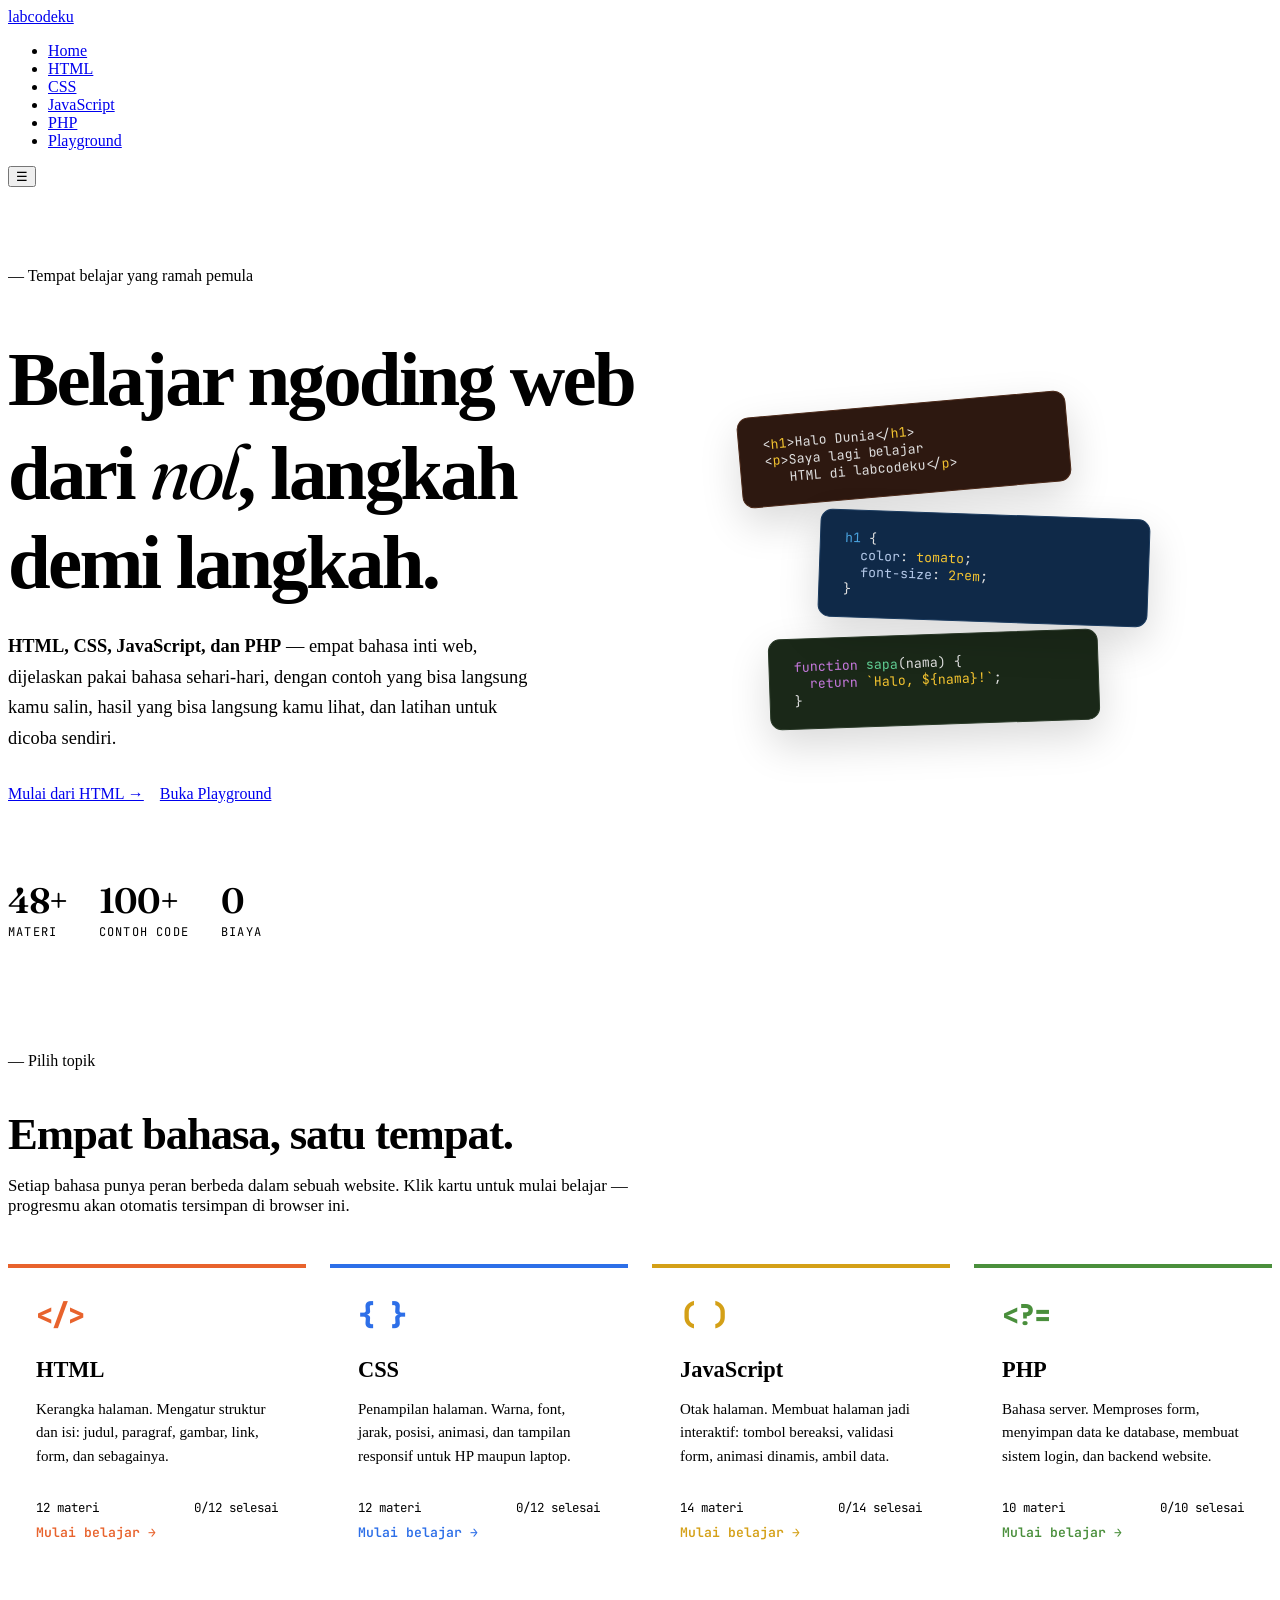
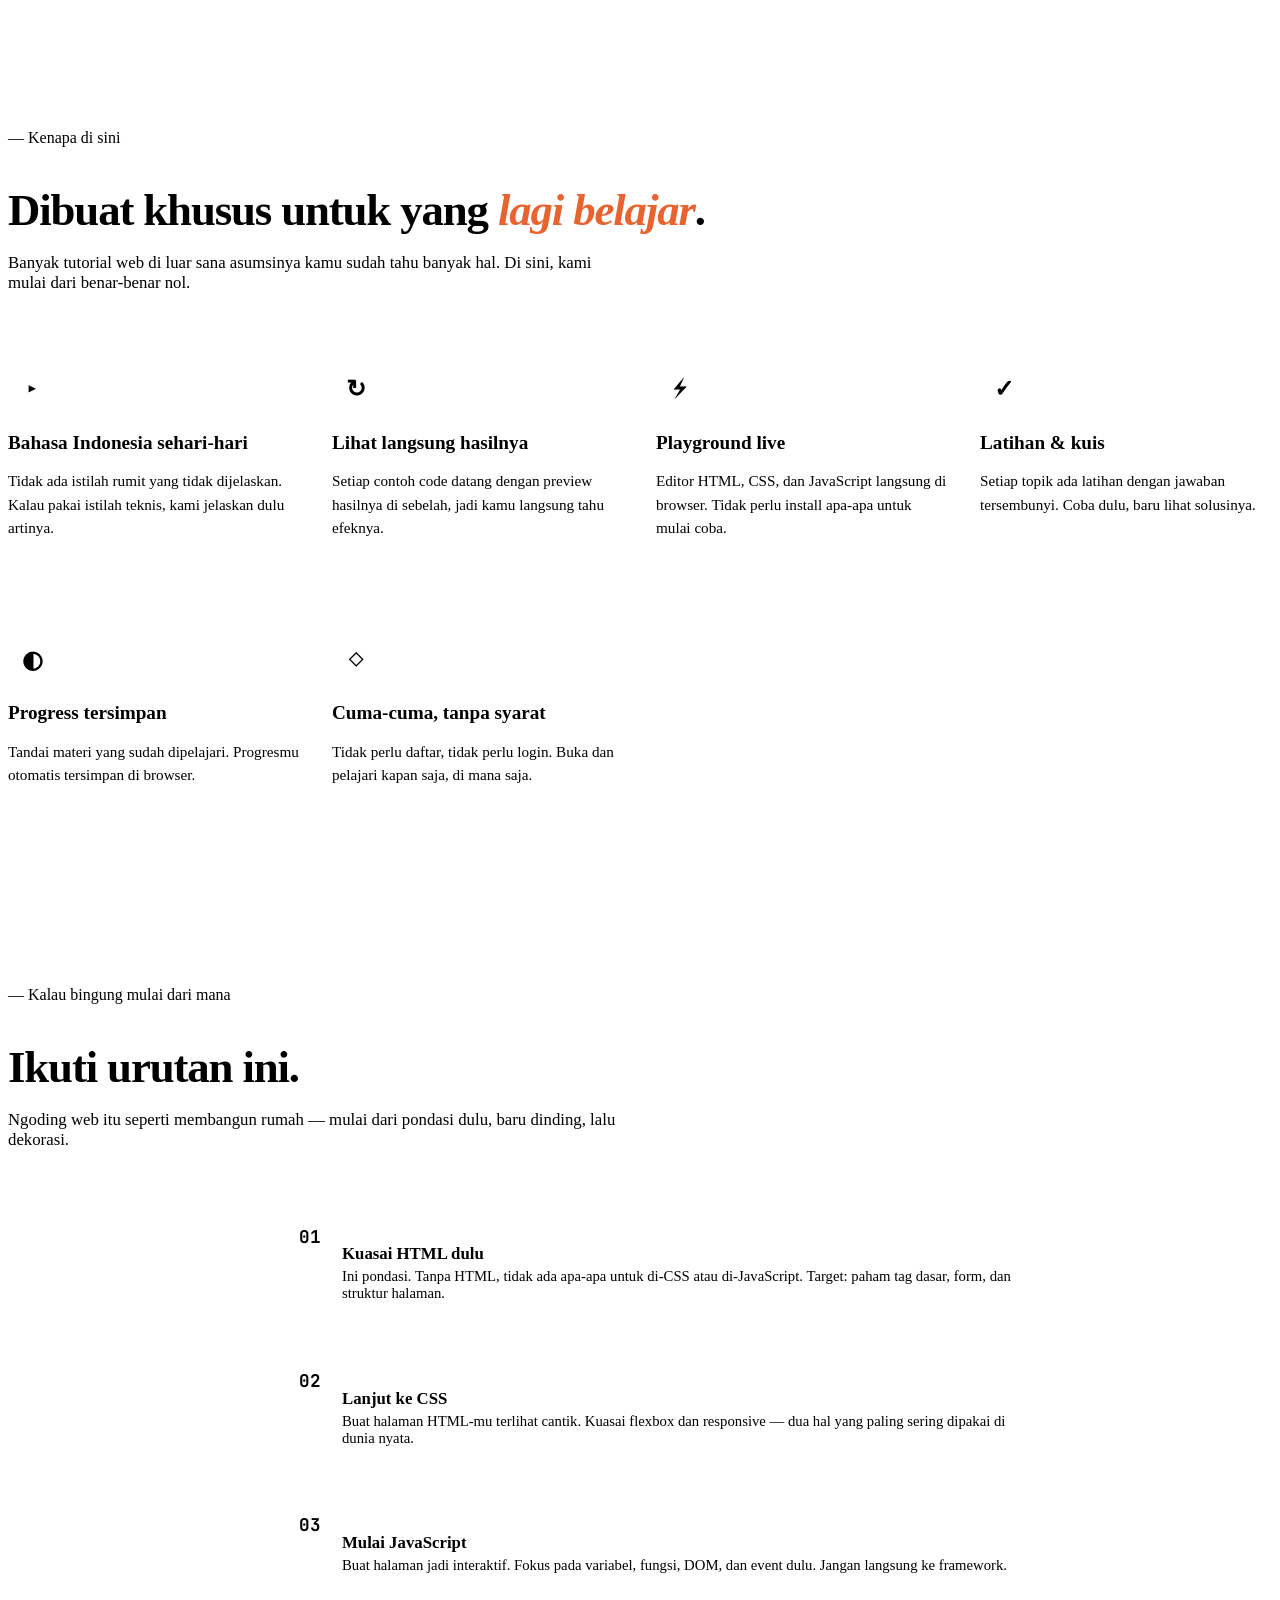
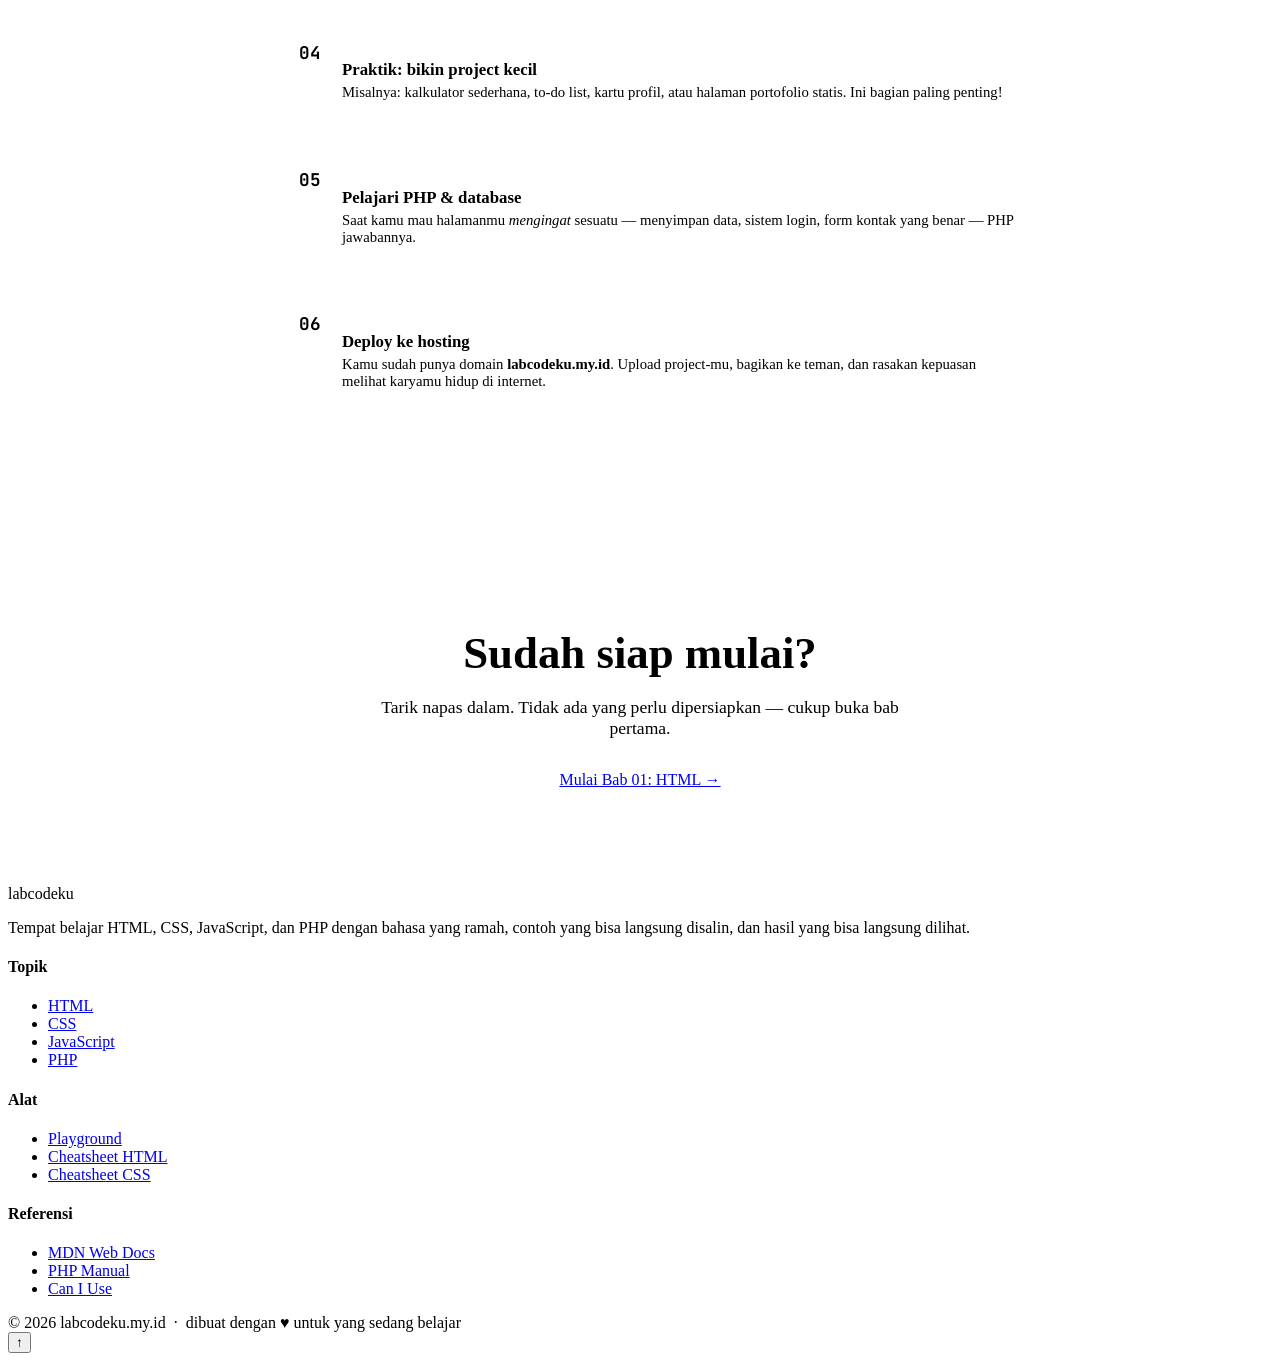
==== index.html @ bd509d94 "Add files via upload" ====
<!DOCTYPE html>
<html lang="id">
<head>
<meta charset="UTF-8">
<meta name="viewport" content="width=device-width, initial-scale=1.0">
<meta name="description" content="labcodeku — Tempat belajar HTML, CSS, JavaScript, dan PHP dari nol dengan bahasa Indonesia. Contoh interaktif, latihan, dan playground.">
<meta name="keywords" content="belajar coding, tutorial web, HTML, CSS, JavaScript, PHP, bahasa Indonesia">
<title>labcodeku — Belajar Ngoding Web dari Nol</title>

<link rel="preconnect" href="https://fonts.googleapis.com">
<link rel="preconnect" href="https://fonts.gstatic.com" crossorigin>
<link href="https://fonts.googleapis.com/css2?family=Fraunces:ital,opsz,wght@0,9..144,400;0,9..144,600;0,9..144,800;1,9..144,400;1,9..144,600&family=Manrope:wght@400;500;600;700;800&family=JetBrains+Mono:wght@400;500;700&display=swap" rel="stylesheet">
<link rel="stylesheet" href="assets/style.css">

<style>
/* Hero spesifik halaman ini */
.hero {
  padding: 5rem 0 3rem;
  position: relative;
  overflow: hidden;
}

.hero-grid {
  display: grid;
  grid-template-columns: 1.25fr 1fr;
  gap: 4rem;
  align-items: center;
}

.hero h1 {
  font-size: clamp(2.5rem, 6vw, 4.8rem);
  margin-bottom: 1.5rem;
  letter-spacing: -0.035em;
}

.hero h1 em {
  font-style: italic;
  color: var(--accent);
  font-family: 'Fraunces', serif;
  font-weight: 400;
}

.hero-lead {
  font-size: 1.15rem;
  color: var(--ink-soft);
  max-width: 540px;
  margin-bottom: 2rem;
  line-height: 1.65;
}

.hero-cta {
  display: flex;
  gap: 1rem;
  flex-wrap: wrap;
}

.hero-meta {
  display: flex;
  gap: 2rem;
  margin-top: 3rem;
  padding-top: 2rem;
  border-top: 1px solid var(--line);
  flex-wrap: wrap;
}

.hero-meta-item .num {
  font-family: 'Fraunces', serif;
  font-size: 2.2rem;
  font-weight: 600;
  color: var(--ink);
  line-height: 1;
  letter-spacing: -0.03em;
}

.hero-meta-item .label {
  display: block;
  font-family: 'JetBrains Mono', monospace;
  font-size: 0.75rem;
  color: var(--muted);
  letter-spacing: 0.1em;
  text-transform: uppercase;
  margin-top: 0.4rem;
}

.hero-visual {
  position: relative;
  height: 420px;
}

.code-card {
  position: absolute;
  border-radius: 12px;
  padding: 1.2rem 1.5rem;
  font-family: 'JetBrains Mono', monospace;
  font-size: 0.82rem;
  box-shadow: 0 16px 40px rgba(0,0,0,0.15);
  width: 280px;
  color: #e0e0e0;
}

.code-card-1 { top: 10px; left: 0; transform: rotate(-5deg); background: #2d1810; border: 1px solid #4a2818; }
.code-card-1 .tok-tag { color: #f4c430; }
.code-card-1 .tok-attr { color: #e8632d; }
.code-card-2 { top: 120px; left: 80px; transform: rotate(2deg); background: #0f2948; border: 1px solid #1a3a5e; z-index: 2; }
.code-card-2 .tok-sel { color: #4aa3df; }
.code-card-2 .tok-prop { color: #b4c8e8; }
.code-card-2 .tok-val { color: #f4c430; }
.code-card-3 { top: 240px; left: 30px; transform: rotate(-2deg); background: #1a2818; border: 1px solid #2a3a28; }
.code-card-3 .tok-kw { color: #c679dd; }
.code-card-3 .tok-fn { color: #61d095; }
.code-card-3 .tok-str { color: #f4c430; }

/* Topics */
.topics-section {
  padding: 4rem 0 5rem;
  background: var(--cream-2);
  border-top: 1px solid var(--line);
  border-bottom: 1px solid var(--line);
}

.section-title {
  font-size: clamp(1.8rem, 3.5vw, 2.8rem);
  margin-bottom: 0.75rem;
  letter-spacing: -0.025em;
}

.section-subtitle {
  color: var(--ink-soft);
  font-size: 1.05rem;
  max-width: 620px;
  margin-bottom: 3rem;
}

.topic-grid {
  display: grid;
  grid-template-columns: repeat(auto-fit, minmax(240px, 1fr));
  gap: 1.5rem;
}

.topic-card {
  background: var(--cream);
  border: 1px solid var(--line);
  border-radius: var(--r-lg);
  padding: 2rem 1.75rem 1.75rem;
  transition: all 0.25s;
  position: relative;
  overflow: hidden;
  display: block;
  text-decoration: none;
  color: inherit;
}

.topic-card:hover {
  transform: translateY(-6px);
  border-color: var(--ink);
  box-shadow: var(--shadow-lg);
  opacity: 1;
}

.topic-card::after {
  content: '';
  position: absolute;
  top: 0;
  left: 0;
  width: 100%;
  height: 4px;
  background: var(--topic-color, var(--accent));
}

.topic-icon {
  font-size: 1.8rem;
  font-weight: 800;
  font-family: 'JetBrains Mono', monospace;
  color: var(--topic-color, var(--accent));
  margin-bottom: 1rem;
  letter-spacing: -0.04em;
}

.topic-card h3 {
  font-size: 1.4rem;
  margin-bottom: 0.5rem;
}

.topic-card p {
  color: var(--ink-soft);
  font-size: 0.94rem;
  margin-bottom: 1rem;
  line-height: 1.55;
}

.topic-stats {
  display: flex;
  justify-content: space-between;
  align-items: center;
  font-family: 'JetBrains Mono', monospace;
  font-size: 0.78rem;
  color: var(--muted);
}

.progress-bar {
  width: 100%;
  height: 4px;
  background: var(--line);
  border-radius: 99px;
  overflow: hidden;
  margin: 1rem 0 0.7rem;
}

.progress-fill {
  height: 100%;
  background: var(--topic-color, var(--accent));
  border-radius: 99px;
  transition: width 0.4s;
  width: 0%;
}

.topic-link {
  display: inline-flex;
  align-items: center;
  gap: 0.3rem;
  font-family: 'JetBrains Mono', monospace;
  font-size: 0.82rem;
  color: var(--topic-color, var(--accent));
  font-weight: 600;
  margin-top: 0.5rem;
}

.topic-card:hover .topic-link { gap: 0.6rem; }

/* Features section */
.features {
  padding: 5rem 0;
}

.features-grid {
  display: grid;
  grid-template-columns: repeat(auto-fit, minmax(240px, 1fr));
  gap: 2rem;
}

.feature {
  padding: 1.5rem 0;
}

.feature-icon {
  width: 48px;
  height: 48px;
  background: var(--accent-soft);
  color: var(--accent);
  border-radius: 12px;
  display: flex;
  align-items: center;
  justify-content: center;
  font-size: 1.5rem;
  margin-bottom: 1rem;
  font-family: 'JetBrains Mono', monospace;
  font-weight: 700;
}

.feature h3 {
  font-size: 1.2rem;
  margin-bottom: 0.5rem;
}

.feature p {
  color: var(--ink-soft);
  font-size: 0.95rem;
  line-height: 1.55;
}

/* Roadmap */
.roadmap {
  padding: 5rem 0;
  background: var(--cream-2);
  border-top: 1px solid var(--line);
}

.roadmap-list {
  list-style: none;
  counter-reset: step;
  max-width: 780px;
  margin: 2.5rem auto 0;
}

.roadmap-list li {
  counter-increment: step;
  padding: 1.5rem 1.75rem 1.5rem 4.5rem;
  background: var(--cream);
  border: 1px solid var(--line);
  border-radius: var(--r-lg);
  position: relative;
  margin-bottom: 1rem;
}

.roadmap-list li::before {
  content: counter(step, decimal-leading-zero);
  position: absolute;
  left: 1.5rem;
  top: 1.4rem;
  font-family: 'JetBrains Mono', monospace;
  font-weight: 700;
  color: var(--accent);
  font-size: 1.1rem;
  background: var(--accent-soft);
  width: 2rem;
  height: 2rem;
  border-radius: 50%;
  display: flex;
  align-items: center;
  justify-content: center;
}

.roadmap-list h4 {
  font-size: 1.05rem;
  margin-bottom: 0.25rem;
}

.roadmap-list p {
  color: var(--ink-soft);
  font-size: 0.92rem;
  margin: 0;
}

.roadmap-list strong { color: var(--ink); }

/* CTA Section */
.cta-section {
  padding: 5rem 0 6rem;
  text-align: center;
}

.cta-section h2 {
  font-size: clamp(1.8rem, 3.5vw, 2.8rem);
  margin-bottom: 1rem;
}

.cta-section p {
  color: var(--ink-soft);
  font-size: 1.1rem;
  margin-bottom: 2rem;
  max-width: 580px;
  margin-left: auto;
  margin-right: auto;
}

@media (max-width: 900px) {
  .hero-grid { grid-template-columns: 1fr; gap: 2rem; }
  .hero-visual { display: none; }
  .footer-grid { grid-template-columns: repeat(2, 1fr); gap: 2rem; }
}

@media (max-width: 640px) {
  .hero { padding: 3rem 0 2rem; }
  .hero-meta { gap: 1.5rem; }
  .hero-meta-item .num { font-size: 1.7rem; }
  .hero-cta { flex-direction: column; align-items: stretch; }
  .btn { justify-content: center; }
  .footer-grid { grid-template-columns: 1fr; }
}
</style>
</head>
<body>

<!-- NAVBAR -->
<nav class="navbar">
  <div class="container nav-inner">
    <a href="index.html" class="logo">
      <span class="logo-dot"></span>
      labcodeku
    </a>
    <ul class="nav-links" id="navLinks">
      <li><a href="index.html" class="active">Home</a></li>
      <li><a href="html.html">HTML</a></li>
      <li><a href="css.html">CSS</a></li>
      <li><a href="javascript.html">JavaScript</a></li>
      <li><a href="php.html">PHP</a></li>
      <li><a href="playground.html">Playground</a></li>
    </ul>
    <button class="menu-toggle" id="menuToggle" aria-label="Menu">☰</button>
  </div>
</nav>

<!-- HERO -->
<header class="hero">
  <div class="container hero-grid">
    <div>
      <span class="section-label">— Tempat belajar yang ramah pemula</span>
      <h1>Belajar ngoding web dari <em>nol</em>, langkah demi langkah.</h1>
      <p class="hero-lead">
        <strong>HTML, CSS, JavaScript, dan PHP</strong> — empat bahasa inti web, dijelaskan pakai bahasa sehari-hari, dengan contoh yang bisa langsung kamu salin, hasil yang bisa langsung kamu lihat, dan latihan untuk dicoba sendiri.
      </p>
      <div class="hero-cta">
        <a href="html.html" class="btn btn-primary">Mulai dari HTML →</a>
        <a href="playground.html" class="btn btn-secondary">Buka Playground</a>
      </div>
      <div class="hero-meta">
        <div class="hero-meta-item">
          <span class="num">48+</span>
          <span class="label">Materi</span>
        </div>
        <div class="hero-meta-item">
          <span class="num">100+</span>
          <span class="label">Contoh code</span>
        </div>
        <div class="hero-meta-item">
          <span class="num">0</span>
          <span class="label">Biaya</span>
        </div>
      </div>
    </div>
    <div class="hero-visual">
      <div class="code-card code-card-1">
&lt;<span class="tok-tag">h1</span>&gt;Halo Dunia&lt;/<span class="tok-tag">h1</span>&gt;<br>
&lt;<span class="tok-tag">p</span>&gt;Saya lagi belajar<br>&nbsp;&nbsp;&nbsp;HTML di labcodeku&lt;/<span class="tok-tag">p</span>&gt;
      </div>
      <div class="code-card code-card-2">
<span class="tok-sel">h1</span> {<br>
&nbsp;&nbsp;<span class="tok-prop">color</span>: <span class="tok-val">tomato</span>;<br>
&nbsp;&nbsp;<span class="tok-prop">font-size</span>: <span class="tok-val">2rem</span>;<br>
}
      </div>
      <div class="code-card code-card-3">
<span class="tok-kw">function</span> <span class="tok-fn">sapa</span>(nama) {<br>
&nbsp;&nbsp;<span class="tok-kw">return</span> <span class="tok-str">`Halo, ${nama}!`</span>;<br>
}
      </div>
    </div>
  </div>
</header>

<!-- TOPIK -->
<section class="topics-section">
  <div class="container">
    <span class="section-label">— Pilih topik</span>
    <h2 class="section-title">Empat bahasa, satu tempat.</h2>
    <p class="section-subtitle">
      Setiap bahasa punya peran berbeda dalam sebuah website. Klik kartu untuk mulai belajar — progresmu akan otomatis tersimpan di browser ini.
    </p>

    <div class="topic-grid">
      <a href="html.html" class="topic-card" style="--topic-color: #e8632d;">
        <div class="topic-icon">&lt;/&gt;</div>
        <h3>HTML</h3>
        <p>Kerangka halaman. Mengatur struktur dan isi: judul, paragraf, gambar, link, form, dan sebagainya.</p>
        <div class="progress-bar" data-topic="html">
          <div class="progress-fill"></div>
        </div>
        <div class="topic-stats">
          <span>12 materi</span>
          <span class="progress-text">0/12 selesai</span>
        </div>
        <span class="topic-link">Mulai belajar →</span>
      </a>

      <a href="css.html" class="topic-card" style="--topic-color: #2d6fe8;">
        <div class="topic-icon">{ }</div>
        <h3>CSS</h3>
        <p>Penampilan halaman. Warna, font, jarak, posisi, animasi, dan tampilan responsif untuk HP maupun laptop.</p>
        <div class="progress-bar" data-topic="css">
          <div class="progress-fill"></div>
        </div>
        <div class="topic-stats">
          <span>12 materi</span>
          <span class="progress-text">0/12 selesai</span>
        </div>
        <span class="topic-link">Mulai belajar →</span>
      </a>

      <a href="javascript.html" class="topic-card" style="--topic-color: #d4a017;">
        <div class="topic-icon">( )</div>
        <h3>JavaScript</h3>
        <p>Otak halaman. Membuat halaman jadi interaktif: tombol bereaksi, validasi form, animasi dinamis, ambil data.</p>
        <div class="progress-bar" data-topic="javascript">
          <div class="progress-fill"></div>
        </div>
        <div class="topic-stats">
          <span>14 materi</span>
          <span class="progress-text">0/14 selesai</span>
        </div>
        <span class="topic-link">Mulai belajar →</span>
      </a>

      <a href="php.html" class="topic-card" style="--topic-color: #4a8f3c;">
        <div class="topic-icon">&lt;?=</div>
        <h3>PHP</h3>
        <p>Bahasa server. Memproses form, menyimpan data ke database, membuat sistem login, dan backend website.</p>
        <div class="progress-bar" data-topic="php">
          <div class="progress-fill"></div>
        </div>
        <div class="topic-stats">
          <span>10 materi</span>
          <span class="progress-text">0/10 selesai</span>
        </div>
        <span class="topic-link">Mulai belajar →</span>
      </a>
    </div>
  </div>
</section>

<!-- FITUR -->
<section class="features">
  <div class="container">
    <span class="section-label">— Kenapa di sini</span>
    <h2 class="section-title">Dibuat khusus untuk yang <em style="color:#e8632d; font-style:italic;">lagi belajar</em>.</h2>
    <p class="section-subtitle">
      Banyak tutorial web di luar sana asumsinya kamu sudah tahu banyak hal. Di sini, kami mulai dari benar-benar nol.
    </p>

    <div class="features-grid">
      <div class="feature">
        <div class="feature-icon">▸</div>
        <h3>Bahasa Indonesia sehari-hari</h3>
        <p>Tidak ada istilah rumit yang tidak dijelaskan. Kalau pakai istilah teknis, kami jelaskan dulu artinya.</p>
      </div>

      <div class="feature">
        <div class="feature-icon">↻</div>
        <h3>Lihat langsung hasilnya</h3>
        <p>Setiap contoh code datang dengan preview hasilnya di sebelah, jadi kamu langsung tahu efeknya.</p>
      </div>

      <div class="feature">
        <div class="feature-icon">⚡</div>
        <h3>Playground live</h3>
        <p>Editor HTML, CSS, dan JavaScript langsung di browser. Tidak perlu install apa-apa untuk mulai coba.</p>
      </div>

      <div class="feature">
        <div class="feature-icon">✓</div>
        <h3>Latihan &amp; kuis</h3>
        <p>Setiap topik ada latihan dengan jawaban tersembunyi. Coba dulu, baru lihat solusinya.</p>
      </div>

      <div class="feature">
        <div class="feature-icon">◐</div>
        <h3>Progress tersimpan</h3>
        <p>Tandai materi yang sudah dipelajari. Progresmu otomatis tersimpan di browser.</p>
      </div>

      <div class="feature">
        <div class="feature-icon">◇</div>
        <h3>Cuma-cuma, tanpa syarat</h3>
        <p>Tidak perlu daftar, tidak perlu login. Buka dan pelajari kapan saja, di mana saja.</p>
      </div>
    </div>
  </div>
</section>

<!-- ROADMAP -->
<section class="roadmap">
  <div class="container-sm">
    <span class="section-label">— Kalau bingung mulai dari mana</span>
    <h2 class="section-title">Ikuti urutan ini.</h2>
    <p class="section-subtitle" style="margin-left:0;">
      Ngoding web itu seperti membangun rumah — mulai dari pondasi dulu, baru dinding, lalu dekorasi.
    </p>

    <ol class="roadmap-list">
      <li>
        <h4>Kuasai <strong>HTML</strong> dulu</h4>
        <p>Ini pondasi. Tanpa HTML, tidak ada apa-apa untuk di-CSS atau di-JavaScript. Target: paham tag dasar, form, dan struktur halaman.</p>
      </li>
      <li>
        <h4>Lanjut ke <strong>CSS</strong></h4>
        <p>Buat halaman HTML-mu terlihat cantik. Kuasai flexbox dan responsive — dua hal yang paling sering dipakai di dunia nyata.</p>
      </li>
      <li>
        <h4>Mulai <strong>JavaScript</strong></h4>
        <p>Buat halaman jadi interaktif. Fokus pada variabel, fungsi, DOM, dan event dulu. Jangan langsung ke framework.</p>
      </li>
      <li>
        <h4>Praktik: bikin project kecil</h4>
        <p>Misalnya: kalkulator sederhana, to-do list, kartu profil, atau halaman portofolio statis. Ini bagian paling penting!</p>
      </li>
      <li>
        <h4>Pelajari <strong>PHP</strong> &amp; database</h4>
        <p>Saat kamu mau halamanmu <em>mengingat</em> sesuatu — menyimpan data, sistem login, form kontak yang benar — PHP jawabannya.</p>
      </li>
      <li>
        <h4>Deploy ke hosting</h4>
        <p>Kamu sudah punya domain <strong>labcodeku.my.id</strong>. Upload project-mu, bagikan ke teman, dan rasakan kepuasan melihat karyamu hidup di internet.</p>
      </li>
    </ol>
  </div>
</section>

<!-- CTA -->
<section class="cta-section">
  <div class="container-sm">
    <h2>Sudah siap mulai?</h2>
    <p>Tarik napas dalam. Tidak ada yang perlu dipersiapkan — cukup buka bab pertama.</p>
    <div class="hero-cta" style="justify-content: center;">
      <a href="html.html" class="btn btn-accent">Mulai Bab 01: HTML →</a>
    </div>
  </div>
</section>

<!-- FOOTER -->
<footer class="footer">
  <div class="container">
    <div class="footer-grid">
      <div class="footer-brand">
        <div class="logo">
          <span class="logo-dot"></span>
          labcodeku
        </div>
        <p>Tempat belajar HTML, CSS, JavaScript, dan PHP dengan bahasa yang ramah, contoh yang bisa langsung disalin, dan hasil yang bisa langsung dilihat.</p>
      </div>
      <div>
        <h4>Topik</h4>
        <ul>
          <li><a href="html.html">HTML</a></li>
          <li><a href="css.html">CSS</a></li>
          <li><a href="javascript.html">JavaScript</a></li>
          <li><a href="php.html">PHP</a></li>
        </ul>
      </div>
      <div>
        <h4>Alat</h4>
        <ul>
          <li><a href="playground.html">Playground</a></li>
          <li><a href="html.html#cheatsheet">Cheatsheet HTML</a></li>
          <li><a href="css.html#cheatsheet">Cheatsheet CSS</a></li>
        </ul>
      </div>
      <div>
        <h4>Referensi</h4>
        <ul>
          <li><a href="https://developer.mozilla.org/id/" target="_blank" rel="noopener">MDN Web Docs</a></li>
          <li><a href="https://www.php.net/manual/id/" target="_blank" rel="noopener">PHP Manual</a></li>
          <li><a href="https://caniuse.com" target="_blank" rel="noopener">Can I Use</a></li>
        </ul>
      </div>
    </div>
    <div class="footer-bottom">
      © 2026 labcodeku.my.id &nbsp;·&nbsp; dibuat dengan <span class="heart">♥</span> untuk yang sedang belajar
    </div>
  </div>
</footer>

<button class="scroll-top" id="scrollTop" aria-label="Kembali ke atas">↑</button>

<script src="assets/main.js"></script>
</body>
</html>
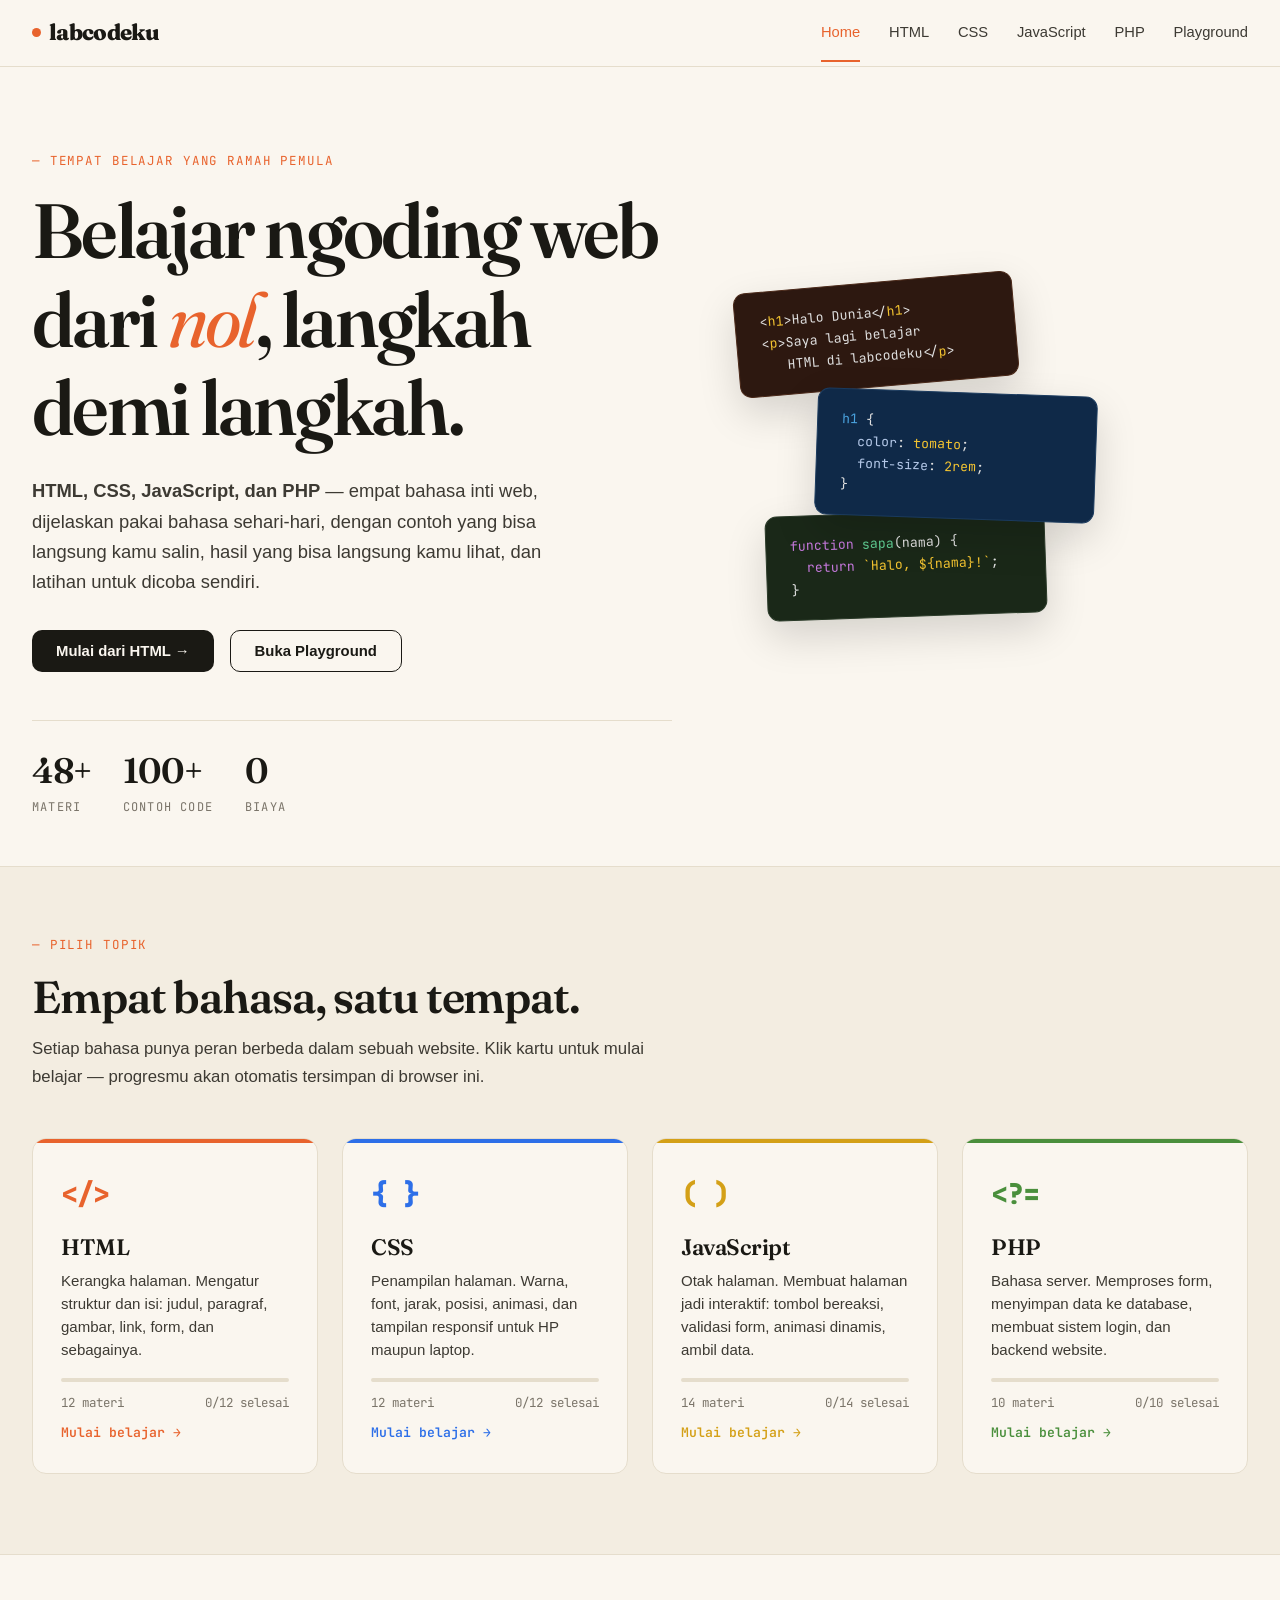
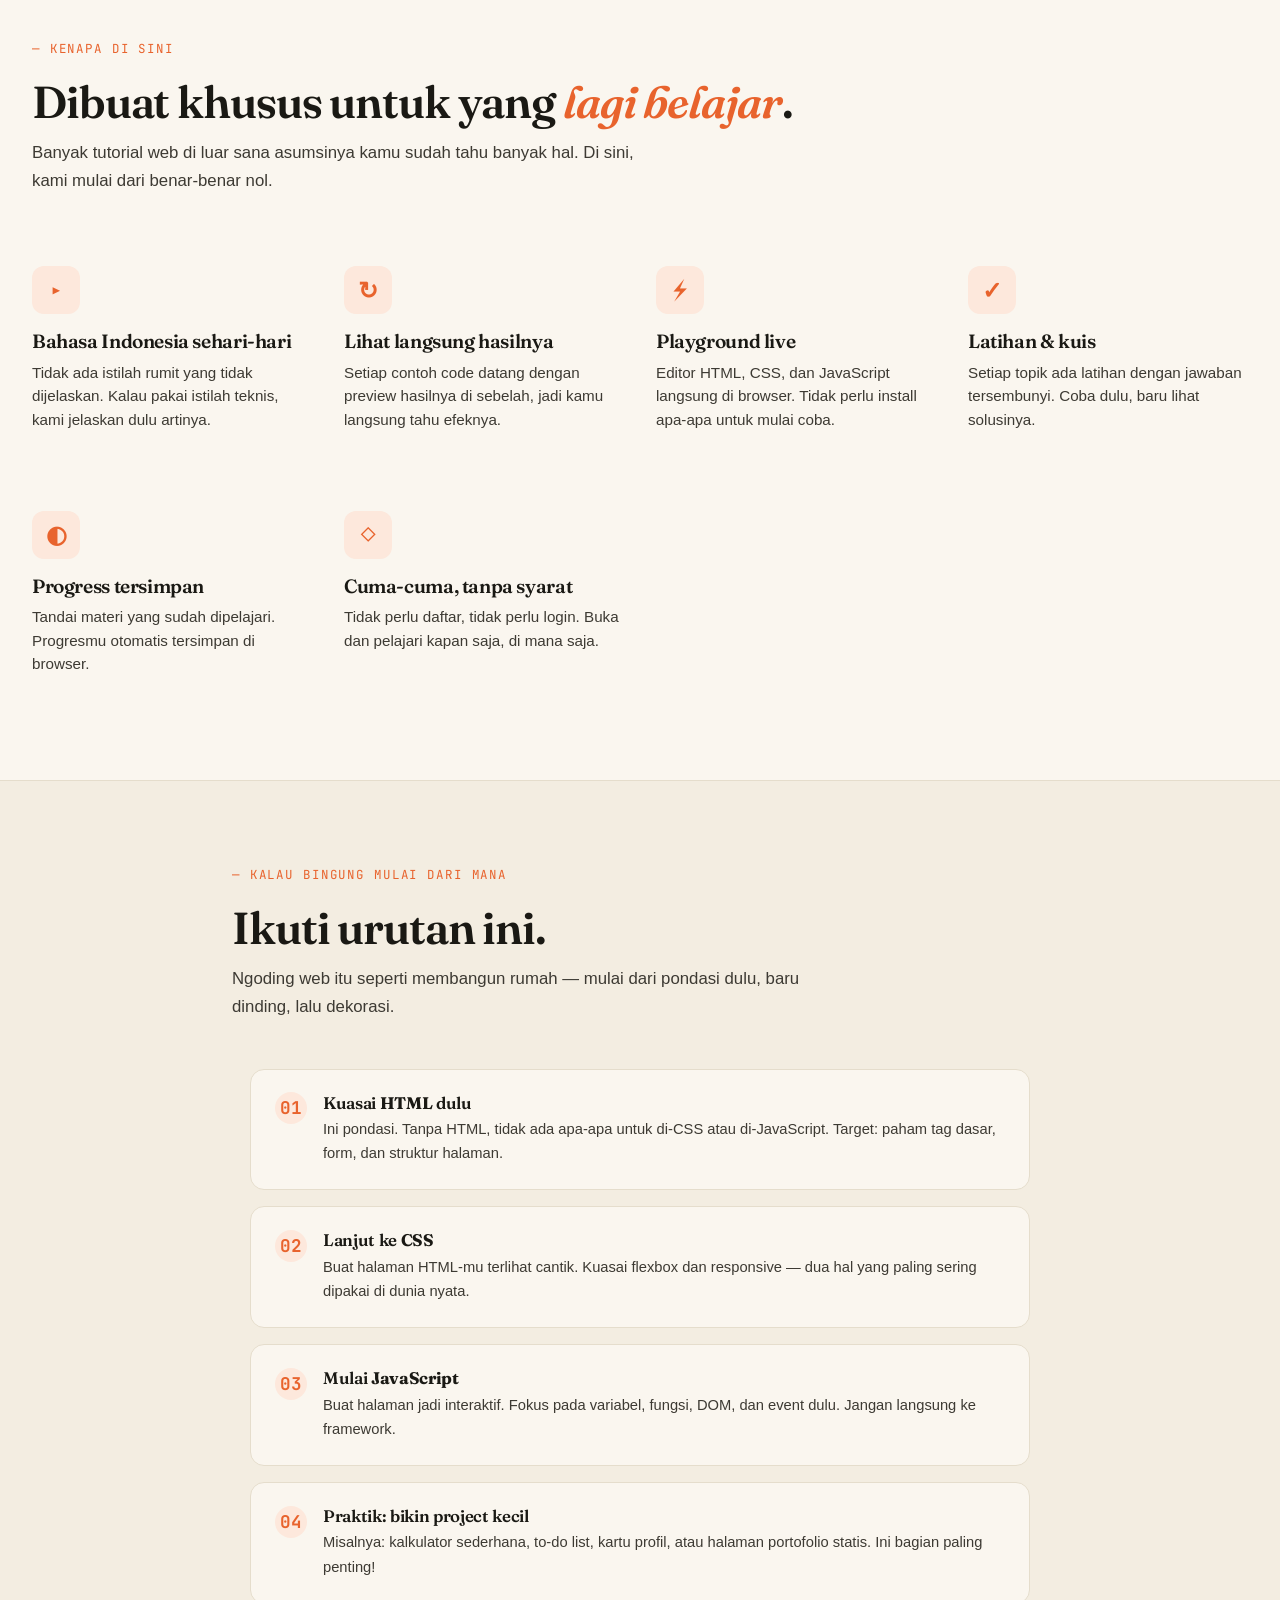
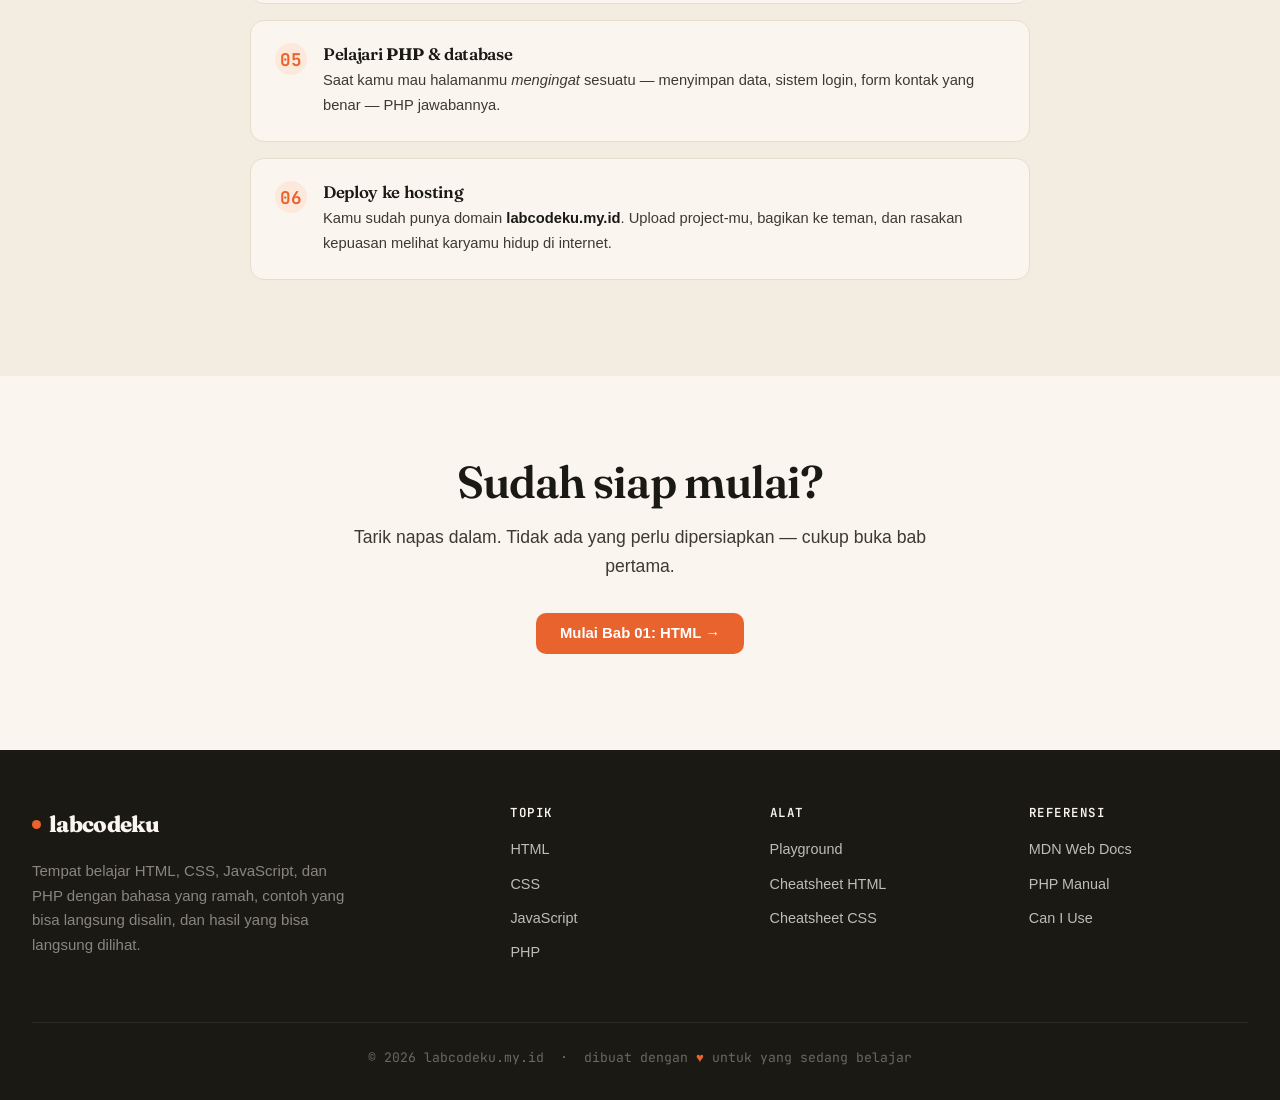
==== commit c6266507: "Update index.html" ====
--- a/index.html
+++ b/index.html
@@ -10,7 +10,7 @@
 <link rel="preconnect" href="https://fonts.googleapis.com">
 <link rel="preconnect" href="https://fonts.gstatic.com" crossorigin>
 <link href="https://fonts.googleapis.com/css2?family=Fraunces:ital,opsz,wght@0,9..144,400;0,9..144,600;0,9..144,800;1,9..144,400;1,9..144,600&family=Manrope:wght@400;500;600;700;800&family=JetBrains+Mono:wght@400;500;700&display=swap" rel="stylesheet">
-<link rel="stylesheet" href="assets/style.css">
+<link rel="stylesheet" href="style.css">
 
 <style>
 /* Hero spesifik halaman ini */
--- a/style.css
+++ b/style.css
@@ -0,0 +1,972 @@
+/* =========================================================
+   labcodeku — Shared stylesheet
+   Tema: warm cream/ink editorial, accent amber-coral
+   ========================================================= */
+
+*, *::before, *::after { box-sizing: border-box; margin: 0; padding: 0; }
+
+:root {
+  --cream: #faf6ef;
+  --cream-2: #f3ede1;
+  --cream-3: #ebe4d4;
+  --ink: #1a1914;
+  --ink-soft: #3d3a33;
+  --muted: #7a7469;
+  --line: #e5ddcc;
+  --line-soft: #eee7d7;
+  --accent: #e8632d;
+  --accent-soft: #fde8dc;
+  --accent-dark: #c84d1c;
+  --blue: #2d6fe8;
+  --blue-soft: #dce8fd;
+  --yellow: #f4c430;
+  --yellow-soft: #fff4c9;
+  --green: #4a8f3c;
+  --green-soft: #dcf0d8;
+  --red: #d04848;
+  --code-bg: #1a1a24;
+  --code-bg-light: #25252f;
+
+  --r-sm: 6px;
+  --r-md: 10px;
+  --r-lg: 14px;
+  --r-xl: 20px;
+
+  --shadow-sm: 0 2px 6px rgba(0,0,0,0.04);
+  --shadow-md: 0 8px 24px rgba(0,0,0,0.08);
+  --shadow-lg: 0 16px 40px rgba(0,0,0,0.12);
+}
+
+html { scroll-behavior: smooth; }
+
+body {
+  background: var(--cream);
+  color: var(--ink);
+  font-family: 'Manrope', -apple-system, sans-serif;
+  font-size: 16px;
+  line-height: 1.65;
+  -webkit-font-smoothing: antialiased;
+  overflow-x: hidden;
+}
+
+/* =============== TIPOGRAFI =============== */
+h1, h2, h3, h4 {
+  font-family: 'Fraunces', Georgia, serif;
+  font-weight: 600;
+  letter-spacing: -0.02em;
+  line-height: 1.15;
+  color: var(--ink);
+}
+
+a { color: var(--accent); text-decoration: none; transition: opacity 0.2s; }
+a:hover { opacity: 0.75; }
+
+.mono { font-family: 'JetBrains Mono', monospace; }
+em.accent { color: var(--accent); font-style: italic; }
+
+/* =============== LAYOUT UTILS =============== */
+.container {
+  max-width: 1280px;
+  margin: 0 auto;
+  padding: 0 2rem;
+}
+
+.container-sm {
+  max-width: 880px;
+  margin: 0 auto;
+  padding: 0 2rem;
+}
+
+/* =============== NAVBAR =============== */
+.navbar {
+  position: sticky;
+  top: 0;
+  background: rgba(250, 246, 239, 0.92);
+  backdrop-filter: blur(12px);
+  -webkit-backdrop-filter: blur(12px);
+  border-bottom: 1px solid var(--line);
+  z-index: 100;
+  padding: 0.9rem 0;
+}
+
+.nav-inner {
+  display: flex;
+  justify-content: space-between;
+  align-items: center;
+  gap: 2rem;
+}
+
+.logo {
+  font-family: 'Fraunces', serif;
+  font-weight: 800;
+  font-size: 1.4rem;
+  letter-spacing: -0.03em;
+  display: flex;
+  align-items: center;
+  gap: 0.5rem;
+  color: var(--ink);
+}
+
+.logo:hover { opacity: 1; }
+
+.logo-dot {
+  width: 9px;
+  height: 9px;
+  background: var(--accent);
+  border-radius: 50%;
+  display: inline-block;
+  animation: pulse 2s infinite;
+}
+
+@keyframes pulse {
+  0%, 100% { transform: scale(1); opacity: 1; }
+  50% { transform: scale(1.4); opacity: 0.6; }
+}
+
+.nav-links {
+  display: flex;
+  gap: 1.8rem;
+  list-style: none;
+  align-items: center;
+  margin: 0;
+}
+
+.nav-links a {
+  color: var(--ink-soft);
+  font-weight: 500;
+  font-size: 0.92rem;
+  padding: 0.4rem 0;
+  position: relative;
+}
+
+.nav-links a:hover { color: var(--accent); opacity: 1; }
+
+.nav-links a.active {
+  color: var(--accent);
+}
+
+.nav-links a.active::after {
+  content: '';
+  position: absolute;
+  bottom: -0.95rem;
+  left: 0;
+  right: 0;
+  height: 2px;
+  background: var(--accent);
+}
+
+.menu-toggle {
+  display: none;
+  background: none;
+  border: 1px solid var(--line);
+  border-radius: 6px;
+  padding: 0.4rem 0.7rem;
+  font-size: 1.2rem;
+  cursor: pointer;
+  color: var(--ink);
+}
+
+/* =============== BUTTONS =============== */
+.btn {
+  display: inline-flex;
+  align-items: center;
+  gap: 0.5rem;
+  padding: 0.8rem 1.5rem;
+  border-radius: var(--r-md);
+  font-family: inherit;
+  font-weight: 600;
+  font-size: 0.93rem;
+  border: none;
+  cursor: pointer;
+  transition: transform 0.15s, box-shadow 0.15s, background 0.2s;
+  text-decoration: none;
+  line-height: 1;
+}
+
+.btn-primary {
+  background: var(--ink);
+  color: var(--cream);
+}
+
+.btn-primary:hover {
+  transform: translateY(-2px);
+  box-shadow: var(--shadow-md);
+  opacity: 1;
+}
+
+.btn-secondary {
+  background: transparent;
+  color: var(--ink);
+  border: 1.5px solid var(--ink);
+}
+
+.btn-secondary:hover {
+  background: var(--ink);
+  color: var(--cream);
+  opacity: 1;
+}
+
+.btn-accent {
+  background: var(--accent);
+  color: white;
+}
+
+.btn-accent:hover {
+  background: var(--accent-dark);
+  transform: translateY(-2px);
+  opacity: 1;
+}
+
+.btn-sm {
+  padding: 0.5rem 0.9rem;
+  font-size: 0.85rem;
+}
+
+/* =============== SECTION / LABELS =============== */
+.section-label {
+  font-family: 'JetBrains Mono', monospace;
+  font-size: 0.78rem;
+  color: var(--accent);
+  letter-spacing: 0.15em;
+  text-transform: uppercase;
+  display: inline-block;
+  margin-bottom: 1rem;
+}
+
+/* =============== CODE BLOCK =============== */
+.code-wrapper {
+  border-radius: var(--r-md);
+  overflow: hidden;
+  background: var(--code-bg);
+  box-shadow: var(--shadow-md);
+  margin: 1rem 0;
+}
+
+.code-header {
+  display: flex;
+  align-items: center;
+  justify-content: space-between;
+  padding: 0.65rem 1rem;
+  background: var(--code-bg-light);
+  border-bottom: 1px solid rgba(255,255,255,0.06);
+}
+
+.code-dots { display: flex; gap: 0.4rem; }
+
+.code-dot {
+  width: 11px;
+  height: 11px;
+  border-radius: 50%;
+}
+
+.code-dot:nth-child(1) { background: #ff5f57; }
+.code-dot:nth-child(2) { background: #febc2e; }
+.code-dot:nth-child(3) { background: #28c841; }
+
+.code-filename {
+  font-family: 'JetBrains Mono', monospace;
+  color: #8b8b95;
+  font-size: 0.78rem;
+}
+
+.copy-btn {
+  background: transparent;
+  border: 1px solid rgba(255,255,255,0.1);
+  color: #a8a8b5;
+  padding: 0.3rem 0.7rem;
+  border-radius: 5px;
+  font-family: 'JetBrains Mono', monospace;
+  font-size: 0.72rem;
+  cursor: pointer;
+  transition: all 0.2s;
+}
+
+.copy-btn:hover {
+  background: rgba(255,255,255,0.06);
+  color: var(--cream);
+}
+
+.copy-btn.copied {
+  background: var(--green);
+  color: white;
+  border-color: var(--green);
+}
+
+pre[class*="language-"] {
+  margin: 0 !important;
+  padding: 1.1rem !important;
+  background: var(--code-bg) !important;
+  font-size: 0.82rem !important;
+  line-height: 1.65 !important;
+  overflow-x: auto;
+}
+
+code[class*="language-"] {
+  font-family: 'JetBrains Mono', monospace !important;
+  font-size: 0.82rem !important;
+}
+
+/* =============== LIVE DEMO =============== */
+.demo-wrapper {
+  border: 1px solid var(--line);
+  border-radius: var(--r-md);
+  overflow: hidden;
+  background: white;
+  margin-top: 0.75rem;
+}
+
+.demo-header {
+  padding: 0.55rem 1rem;
+  background: var(--cream-2);
+  border-bottom: 1px solid var(--line);
+  font-family: 'JetBrains Mono', monospace;
+  font-size: 0.72rem;
+  color: var(--muted);
+  letter-spacing: 0.1em;
+  text-transform: uppercase;
+  display: flex;
+  justify-content: space-between;
+  align-items: center;
+}
+
+.demo-body {
+  padding: 1.25rem;
+  background: white;
+  color: #222;
+  min-height: 40px;
+  font-family: Georgia, serif;
+}
+
+.demo-body.interactive { font-family: 'Manrope', sans-serif; }
+
+.demo-body h1, .demo-body h2, .demo-body h3, .demo-body h4 {
+  font-family: Arial, sans-serif; color: #222; margin: 0.5em 0; font-weight: bold;
+  letter-spacing: normal; line-height: 1.2;
+}
+.demo-body h1 { font-size: 2em; }
+.demo-body h2 { font-size: 1.5em; }
+.demo-body h3 { font-size: 1.17em; }
+.demo-body h4 { font-size: 1em; }
+.demo-body p { margin: 0.5em 0; }
+.demo-body ul, .demo-body ol { margin: 0.5em 0 0.5em 1.5em; }
+.demo-body a { color: #06c; text-decoration: underline; }
+.demo-body table { border-collapse: collapse; margin: 0.5em 0; }
+.demo-body table, .demo-body th, .demo-body td { border: 1px solid #aaa; }
+.demo-body th, .demo-body td { padding: 6px 12px; }
+.demo-body th { background: #eee; }
+.demo-body button { cursor: pointer; padding: 6px 14px; border-radius: 4px; border: 1px solid #888; background: white; font-family: inherit; }
+.demo-body input, .demo-body textarea, .demo-body select {
+  padding: 6px 8px; border: 1px solid #888; border-radius: 4px;
+  font-family: inherit; font-size: 1em;
+}
+.demo-body label { display: block; margin: 0.3em 0; }
+.demo-body hr { border: none; border-top: 1px solid #ccc; margin: 0.75em 0; }
+.demo-body blockquote { border-left: 3px solid #888; padding-left: 1em; margin: 0.5em 0; color: #555; font-style: italic; }
+.demo-body code { background: #f5f5f5; padding: 2px 5px; border-radius: 3px; font-family: monospace; }
+
+/* =============== NOTES (Tip / Warn / Info) =============== */
+.tip, .warn, .info {
+  padding: 1rem 1.25rem;
+  border-radius: 0 var(--r-md) var(--r-md) 0;
+  margin: 1rem 0;
+  font-size: 0.94rem;
+  line-height: 1.55;
+}
+
+.tip { background: var(--yellow-soft); border-left: 3px solid var(--yellow); }
+.tip strong { color: #8a6d00; display: block; margin-bottom: 0.3rem; font-size: 0.78rem; letter-spacing: 0.08em; text-transform: uppercase; font-weight: 700; }
+
+.warn { background: var(--accent-soft); border-left: 3px solid var(--accent); }
+.warn strong { color: var(--accent-dark); display: block; margin-bottom: 0.3rem; font-size: 0.78rem; letter-spacing: 0.08em; text-transform: uppercase; font-weight: 700; }
+
+.info { background: var(--blue-soft); border-left: 3px solid var(--blue); }
+.info strong { color: var(--blue); display: block; margin-bottom: 0.3rem; font-size: 0.78rem; letter-spacing: 0.08em; text-transform: uppercase; font-weight: 700; }
+
+.success { background: var(--green-soft); border-left: 3px solid var(--green); padding: 1rem 1.25rem; border-radius: 0 var(--r-md) var(--r-md) 0; margin: 1rem 0; }
+.success strong { color: var(--green); display: block; margin-bottom: 0.3rem; font-size: 0.78rem; letter-spacing: 0.08em; text-transform: uppercase; font-weight: 700; }
+
+/* =============== INLINE CODE (dalam paragraf) =============== */
+p code, li code, td code, h3 code, h4 code, .tip code, .warn code, .info code, .success code {
+  background: var(--accent-soft);
+  color: var(--accent-dark);
+  padding: 0.12rem 0.4rem;
+  border-radius: 4px;
+  font-family: 'JetBrains Mono', monospace;
+  font-size: 0.86em;
+  font-weight: 500;
+}
+
+/* =============== LESSON LAYOUT (dengan sidebar) =============== */
+.lesson-layout {
+  display: grid;
+  grid-template-columns: 260px 1fr;
+  gap: 3rem;
+  padding: 2.5rem 0 4rem;
+  max-width: 1280px;
+  margin: 0 auto;
+  padding-left: 2rem;
+  padding-right: 2rem;
+}
+
+.sidebar {
+  position: sticky;
+  top: 90px;
+  height: calc(100vh - 110px);
+  overflow-y: auto;
+  padding-right: 0.5rem;
+  font-size: 0.9rem;
+}
+
+.sidebar::-webkit-scrollbar { width: 6px; }
+.sidebar::-webkit-scrollbar-track { background: transparent; }
+.sidebar::-webkit-scrollbar-thumb { background: var(--line); border-radius: 3px; }
+
+.sidebar-title {
+  font-family: 'JetBrains Mono', monospace;
+  font-size: 0.72rem;
+  color: var(--muted);
+  letter-spacing: 0.15em;
+  text-transform: uppercase;
+  margin-bottom: 1rem;
+  padding-bottom: 0.6rem;
+  border-bottom: 1px solid var(--line);
+}
+
+.sidebar ol {
+  list-style: none;
+  counter-reset: lesson;
+}
+
+.sidebar li {
+  counter-increment: lesson;
+  margin-bottom: 0.1rem;
+}
+
+.sidebar a {
+  display: flex;
+  align-items: flex-start;
+  gap: 0.6rem;
+  padding: 0.55rem 0.7rem;
+  color: var(--ink-soft);
+  font-weight: 500;
+  border-radius: 6px;
+  border-left: 2px solid transparent;
+  line-height: 1.4;
+  transition: all 0.15s;
+  font-size: 0.88rem;
+}
+
+.sidebar a::before {
+  content: counter(lesson, decimal-leading-zero);
+  font-family: 'JetBrains Mono', monospace;
+  font-size: 0.72rem;
+  color: var(--muted);
+  flex-shrink: 0;
+  padding-top: 1px;
+}
+
+.sidebar a:hover {
+  background: var(--cream-2);
+  color: var(--ink);
+  opacity: 1;
+}
+
+.sidebar a.active {
+  background: var(--accent-soft);
+  color: var(--accent-dark);
+  border-left-color: var(--accent);
+}
+
+.sidebar a.completed::after {
+  content: '✓';
+  margin-left: auto;
+  color: var(--green);
+  font-weight: 700;
+}
+
+/* =============== LESSON CONTENT =============== */
+.lesson-main {
+  min-width: 0;
+  max-width: 860px;
+}
+
+.page-header {
+  margin-bottom: 3rem;
+  padding-bottom: 2rem;
+  border-bottom: 1px solid var(--line);
+}
+
+.page-header h1 {
+  font-size: clamp(2.2rem, 5vw, 3.5rem);
+  margin-bottom: 0.75rem;
+  letter-spacing: -0.03em;
+}
+
+.page-header .subtitle {
+  font-size: 1.1rem;
+  color: var(--ink-soft);
+  max-width: 640px;
+}
+
+.lesson {
+  padding: 2.5rem 0;
+  border-bottom: 1px solid var(--line-soft);
+  scroll-margin-top: 90px;
+}
+
+.lesson:last-child { border-bottom: none; }
+
+.lesson-number {
+  font-family: 'JetBrains Mono', monospace;
+  font-size: 0.78rem;
+  color: var(--accent);
+  letter-spacing: 0.1em;
+  display: block;
+  margin-bottom: 0.5rem;
+}
+
+.lesson h2 {
+  font-size: clamp(1.6rem, 3vw, 2.2rem);
+  margin-bottom: 1rem;
+  letter-spacing: -0.02em;
+}
+
+.lesson p {
+  color: var(--ink-soft);
+  margin-bottom: 1rem;
+  max-width: 68ch;
+}
+
+.lesson ul, .lesson ol {
+  margin: 1rem 0 1rem 1.5rem;
+  color: var(--ink-soft);
+}
+
+.lesson li { margin-bottom: 0.4rem; }
+
+.lesson h3, .lesson h4 {
+  margin-top: 1.75rem;
+  margin-bottom: 0.75rem;
+  font-size: 1.25rem;
+}
+
+.lesson h4 { font-size: 1.1rem; }
+
+.lesson strong { color: var(--ink); font-weight: 700; }
+
+.lesson table {
+  border-collapse: collapse;
+  margin: 1rem 0;
+  width: 100%;
+  font-size: 0.92rem;
+}
+
+.lesson table th, .lesson table td {
+  border: 1px solid var(--line);
+  padding: 0.55rem 0.8rem;
+  text-align: left;
+  vertical-align: top;
+}
+
+.lesson table th {
+  background: var(--cream-2);
+  font-family: 'JetBrains Mono', monospace;
+  font-size: 0.82rem;
+  letter-spacing: 0.05em;
+  text-transform: uppercase;
+  color: var(--ink-soft);
+  font-weight: 600;
+}
+
+/* Mark complete button */
+.mark-complete {
+  margin-top: 1.25rem;
+  display: inline-flex;
+  align-items: center;
+  gap: 0.5rem;
+  padding: 0.55rem 1rem;
+  border: 1.5px solid var(--line);
+  background: transparent;
+  border-radius: var(--r-md);
+  color: var(--ink-soft);
+  font-family: inherit;
+  font-size: 0.85rem;
+  font-weight: 600;
+  cursor: pointer;
+  transition: all 0.2s;
+}
+
+.mark-complete:hover {
+  border-color: var(--green);
+  color: var(--green);
+}
+
+.mark-complete.done {
+  background: var(--green-soft);
+  border-color: var(--green);
+  color: var(--green);
+}
+
+/* Two column layout inside lesson */
+.two-col {
+  display: grid;
+  grid-template-columns: 1fr 1fr;
+  gap: 1.5rem;
+  align-items: start;
+  margin: 1rem 0;
+}
+
+/* =============== EXERCISE =============== */
+.exercise {
+  background: var(--cream-2);
+  border: 1px solid var(--line);
+  border-radius: var(--r-lg);
+  padding: 1.75rem 2rem;
+  margin: 2rem 0;
+}
+
+.exercise-label {
+  font-family: 'JetBrains Mono', monospace;
+  font-size: 0.72rem;
+  letter-spacing: 0.15em;
+  text-transform: uppercase;
+  color: var(--accent);
+  margin-bottom: 0.5rem;
+  display: flex;
+  align-items: center;
+  gap: 0.5rem;
+}
+
+.exercise-label::before {
+  content: '▸';
+  font-size: 0.85rem;
+}
+
+.exercise h3 {
+  margin: 0 0 0.75rem;
+  font-size: 1.3rem;
+}
+
+.exercise details {
+  margin-top: 1rem;
+  border-top: 1px dashed var(--line);
+  padding-top: 1rem;
+}
+
+.exercise summary {
+  cursor: pointer;
+  font-weight: 600;
+  color: var(--accent);
+  font-size: 0.9rem;
+  padding: 0.4rem 0;
+  user-select: none;
+  list-style: none;
+  display: flex;
+  align-items: center;
+  gap: 0.5rem;
+}
+
+.exercise summary::-webkit-details-marker { display: none; }
+.exercise summary::before { content: '▶'; font-size: 0.7rem; transition: transform 0.2s; }
+.exercise details[open] summary::before { transform: rotate(90deg); }
+.exercise summary:hover { opacity: 0.75; }
+
+/* =============== QUIZ =============== */
+.quiz {
+  background: var(--yellow-soft);
+  border: 1px solid #f0e29f;
+  border-radius: var(--r-lg);
+  padding: 1.5rem 1.75rem;
+  margin: 2rem 0;
+}
+
+.quiz-label {
+  font-family: 'JetBrains Mono', monospace;
+  font-size: 0.72rem;
+  letter-spacing: 0.15em;
+  text-transform: uppercase;
+  color: #8a6d00;
+  margin-bottom: 0.5rem;
+}
+
+.quiz h3 {
+  font-family: 'Fraunces', serif;
+  font-size: 1.15rem;
+  margin-bottom: 1rem;
+  color: var(--ink);
+}
+
+.quiz-options {
+  display: flex;
+  flex-direction: column;
+  gap: 0.5rem;
+}
+
+.quiz-option {
+  padding: 0.75rem 1rem;
+  background: white;
+  border: 1.5px solid var(--line);
+  border-radius: var(--r-md);
+  cursor: pointer;
+  font-family: inherit;
+  font-size: 0.93rem;
+  text-align: left;
+  transition: all 0.15s;
+  color: var(--ink);
+  width: 100%;
+}
+
+.quiz-option:hover {
+  border-color: var(--ink-soft);
+  transform: translateX(3px);
+}
+
+.quiz-option.correct {
+  background: var(--green-soft);
+  border-color: var(--green);
+  color: var(--green);
+  font-weight: 600;
+}
+
+.quiz-option.wrong {
+  background: #fde0e0;
+  border-color: var(--red);
+  color: var(--red);
+}
+
+.quiz-feedback {
+  margin-top: 1rem;
+  padding: 0.75rem 1rem;
+  border-radius: var(--r-md);
+  font-size: 0.92rem;
+  display: none;
+}
+
+.quiz-feedback.show { display: block; }
+.quiz-feedback.correct { background: var(--green-soft); color: var(--green); }
+.quiz-feedback.wrong { background: #fde0e0; color: var(--red); }
+
+/* =============== TABS =============== */
+.tabs {
+  display: flex;
+  border-bottom: 1px solid var(--line);
+  margin-bottom: 1rem;
+  overflow-x: auto;
+}
+
+.tab-btn {
+  background: transparent;
+  border: none;
+  padding: 0.7rem 1.15rem;
+  font-family: 'JetBrains Mono', monospace;
+  font-size: 0.82rem;
+  color: var(--muted);
+  cursor: pointer;
+  border-bottom: 2px solid transparent;
+  transition: all 0.2s;
+  margin-bottom: -1px;
+  white-space: nowrap;
+}
+
+.tab-btn.active {
+  color: var(--ink);
+  border-bottom-color: var(--accent);
+}
+
+.tab-btn:hover:not(.active) { color: var(--ink-soft); }
+
+.tab-content { display: none; }
+.tab-content.active { display: block; }
+
+/* =============== FOOTER NAV (prev / next) =============== */
+.lesson-foot-nav {
+  margin-top: 3rem;
+  padding-top: 2rem;
+  border-top: 2px solid var(--line);
+  display: flex;
+  justify-content: space-between;
+  gap: 1rem;
+  flex-wrap: wrap;
+}
+
+.foot-nav-link {
+  flex: 1;
+  min-width: 240px;
+  padding: 1.25rem 1.5rem;
+  background: var(--cream-2);
+  border: 1px solid var(--line);
+  border-radius: var(--r-lg);
+  transition: all 0.2s;
+  display: block;
+}
+
+.foot-nav-link:hover {
+  transform: translateY(-3px);
+  border-color: var(--ink);
+  box-shadow: var(--shadow-md);
+  opacity: 1;
+}
+
+.foot-nav-link.next { text-align: right; }
+
+.foot-nav-link .fn-label {
+  font-family: 'JetBrains Mono', monospace;
+  font-size: 0.72rem;
+  color: var(--muted);
+  letter-spacing: 0.1em;
+  text-transform: uppercase;
+  display: block;
+  margin-bottom: 0.3rem;
+}
+
+.foot-nav-link .fn-title {
+  font-family: 'Fraunces', serif;
+  font-weight: 600;
+  color: var(--ink);
+  font-size: 1.1rem;
+}
+
+/* =============== FOOTER =============== */
+.footer {
+  background: var(--ink);
+  color: #c0bdb5;
+  padding: 3.5rem 0 2rem;
+}
+
+.footer-grid {
+  display: grid;
+  grid-template-columns: 2fr 1fr 1fr 1fr;
+  gap: 2.5rem;
+  margin-bottom: 3rem;
+}
+
+.footer-brand .logo { color: var(--cream); margin-bottom: 1rem; }
+.footer-brand p { color: #8a867e; max-width: 320px; font-size: 0.94rem; }
+
+.footer h4 {
+  color: var(--cream);
+  font-family: 'JetBrains Mono', monospace;
+  font-size: 0.78rem;
+  letter-spacing: 0.12em;
+  text-transform: uppercase;
+  margin-bottom: 1rem;
+}
+
+.footer ul { list-style: none; }
+.footer li { margin-bottom: 0.5rem; }
+.footer a { color: #c0bdb5; font-size: 0.9rem; }
+.footer a:hover { color: var(--accent); opacity: 1; }
+
+.footer-bottom {
+  border-top: 1px solid #2d2b26;
+  padding-top: 1.5rem;
+  text-align: center;
+  color: #6b6860;
+  font-size: 0.82rem;
+  font-family: 'JetBrains Mono', monospace;
+}
+
+.footer-bottom .heart { color: var(--accent); }
+
+/* =============== SCROLL TO TOP =============== */
+.scroll-top {
+  position: fixed;
+  bottom: 2rem;
+  right: 2rem;
+  width: 44px;
+  height: 44px;
+  border-radius: 50%;
+  background: var(--ink);
+  color: var(--cream);
+  border: none;
+  cursor: pointer;
+  display: none;
+  align-items: center;
+  justify-content: center;
+  font-size: 1.1rem;
+  box-shadow: var(--shadow-lg);
+  z-index: 50;
+  transition: transform 0.2s;
+}
+
+.scroll-top:hover { transform: translateY(-3px); }
+.scroll-top.visible { display: flex; }
+
+/* =============== MOBILE SIDEBAR TOGGLE =============== */
+.sidebar-toggle {
+  display: none;
+  width: 100%;
+  padding: 0.75rem 1rem;
+  background: var(--ink);
+  color: var(--cream);
+  border: none;
+  border-radius: var(--r-md);
+  font-family: 'JetBrains Mono', monospace;
+  font-size: 0.82rem;
+  font-weight: 600;
+  cursor: pointer;
+  margin-bottom: 1rem;
+  text-align: left;
+  display: none;
+  justify-content: space-between;
+  align-items: center;
+}
+
+/* =============== RESPONSIVE =============== */
+@media (max-width: 960px) {
+  .lesson-layout { grid-template-columns: 1fr; gap: 0; }
+  .sidebar {
+    position: static;
+    height: auto;
+    max-height: 0;
+    overflow: hidden;
+    transition: max-height 0.3s;
+    padding: 0;
+  }
+  .sidebar.open {
+    max-height: 2000px;
+    padding: 1rem 0 1.5rem;
+  }
+  .sidebar-toggle {
+    display: flex;
+    margin-top: 1rem;
+  }
+  .footer-grid { grid-template-columns: 1fr 1fr; gap: 2rem; }
+  .two-col { grid-template-columns: 1fr; }
+}
+
+@media (max-width: 640px) {
+  .container, .container-sm { padding: 0 1.25rem; }
+  .lesson-layout { padding-left: 1.25rem; padding-right: 1.25rem; }
+  .menu-toggle { display: block; }
+  .nav-links {
+    display: none;
+    position: absolute;
+    top: 100%;
+    left: 0;
+    right: 0;
+    background: var(--cream);
+    flex-direction: column;
+    align-items: stretch;
+    padding: 1rem 1.5rem;
+    border-bottom: 1px solid var(--line);
+    gap: 0.3rem;
+  }
+  .nav-links a {
+    padding: 0.65rem 0;
+    border-bottom: 1px solid var(--line-soft);
+  }
+  .nav-links a.active::after { display: none; }
+  .nav-links.open { display: flex; }
+  .footer-grid { grid-template-columns: 1fr; }
+  .lesson { padding: 2rem 0; }
+  .exercise { padding: 1.25rem; }
+}
+
+/* =============== UTILITY =============== */
+.text-center { text-align: center; }
+.mt-0 { margin-top: 0; }
+.mt-1 { margin-top: 0.5rem; }
+.mt-2 { margin-top: 1rem; }
+.mt-3 { margin-top: 1.5rem; }
+.mt-4 { margin-top: 2rem; }
